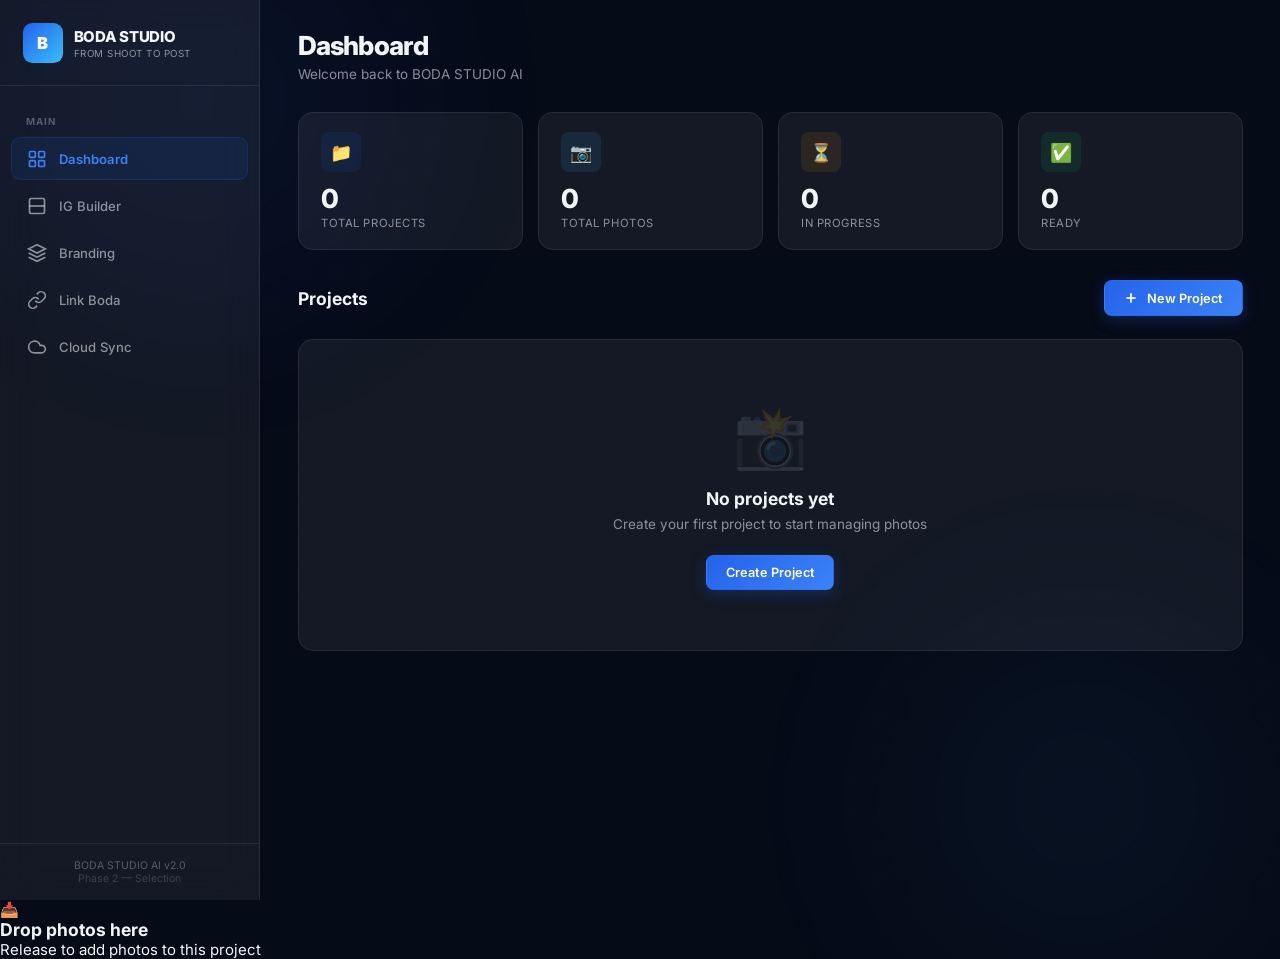
==== index.html @ 4bdf48ba "Add files via upload" ====
<!DOCTYPE html>
<html lang="id">

<head>
    <meta charset="UTF-8">
    <meta name="viewport" content="width=device-width, initial-scale=1.0">
    <meta name="description"
        content="BODA STUDIO AI — From Shoot to Post, In One Flow. Smart photo management & IG content builder.">
    <title>BODA STUDIO AI</title>
    <link rel="stylesheet" href="styles.css">
    <link rel="manifest" href="manifest.json">
    <meta name="theme-color" content="#0A0F1C">
    <link rel="icon" href="icon.svg" type="image/svg+xml">
    <link rel="apple-touch-icon" href="icon.svg">
    <script src="https://cdn.jsdelivr.net/npm/sweetalert2@11"></script>
    <script src="https://cdnjs.cloudflare.com/ajax/libs/html2canvas/1.4.1/html2canvas.min.js"></script>
    <script src="https://cdnjs.cloudflare.com/ajax/libs/jszip/3.10.1/jszip.min.js"></script>
    <script>
      // Smart Polyfill: Hanya aktif saat layar benar-benar disentuh (Touch).
      // Membiarkan Mouse PC bekerja secara default bawaan HTML5.
      window.addEventListener('touchstart', function() {
        if (!window._dragDropPolyfilled) {
          window._dragDropPolyfilled = true;
          var script = document.createElement('script');
          script.src = 'https://bernardopacheco.github.io/drag-drop-touch/drag-drop-touch.js';
          document.head.appendChild(script);
        }
      }, { once: true, passive: true });
    </script>
</head>

<body>

    <!-- Animated Backgrounds -->
    <div class="bg-grid"></div>
    <div class="bg-glow g1"></div>
    <div class="bg-glow g2"></div>

    <!-- Mobile Hamburger -->
    <button class="hamburger" onclick="toggleSidebar()">☰</button>

    <div class="app">
        <!-- ──── Sidebar ──── -->
        <aside class="sidebar" id="sidebar">
            <div class="sidebar-brand">
                <div class="logo-icon">B</div>
                <div class="brand-text">
                    <h1>BODA STUDIO</h1>
                    <p>From Shoot to Post</p>
                </div>
            </div>

            <nav class="sidebar-nav">
                <div class="nav-section">Main</div>

                <a class="nav-item active" data-route="#dashboard" href="#dashboard"
                    onclick="document.querySelector('.sidebar').classList.remove('open')">
                    <svg viewBox="0 0 24 24" fill="none" stroke="currentColor" stroke-width="2">
                        <rect x="3" y="3" width="7" height="7" rx="1" />
                        <rect x="14" y="3" width="7" height="7" rx="1" />
                        <rect x="3" y="14" width="7" height="7" rx="1" />
                        <rect x="14" y="14" width="7" height="7" rx="1" />
                    </svg>
                    Dashboard
                </a>



                <a class="nav-item" data-route="#ig-builder" href="#ig-builder"
                    onclick="document.querySelector('.sidebar').classList.remove('open')">
                    <svg viewBox="0 0 24 24" fill="none" stroke="currentColor" stroke-width="2">
                        <rect x="3" y="3" width="18" height="18" rx="2" />
                        <line x1="3" y1="12" x2="21" y2="12" />
                    </svg>
                    IG Builder
                </a>

                <a class="nav-item" data-route="#branding" href="#branding"
                    onclick="document.querySelector('.sidebar').classList.remove('open')">
                    <svg viewBox="0 0 24 24" fill="none" stroke="currentColor" stroke-width="2">
                        <path d="M12 2L2 7l10 5 10-5-10-5z" />
                        <path d="M2 17l10 5 10-5" />
                        <path d="M2 12l10 5 10-5" />
                    </svg>
                    Branding
                </a>

                <a class="nav-item" data-route="#linkboda" href="#linkboda"
                    onclick="document.querySelector('.sidebar').classList.remove('open')">
                    <svg viewBox="0 0 24 24" fill="none" stroke="currentColor" stroke-width="2">
                        <path d="M10 13a5 5 0 0 0 7.54.54l3-3a5 5 0 0 0-7.07-7.07l-1.72 1.71" />
                        <path d="M14 11a5 5 0 0 0-7.54-.54l-3 3a5 5 0 0 0 7.07 7.07l1.71-1.71" />
                    </svg>
                    Link Boda
                </a>

                <a class="nav-item" data-route="#settings" href="#settings"
                    onclick="document.querySelector('.sidebar').classList.remove('open')">
                    <svg viewBox="0 0 24 24" fill="none" stroke="currentColor" stroke-width="2">
                        <path d="M17.5 19H9a7 7 0 1 1 6.71-9h1.79a4.5 4.5 0 1 1 0 9Z" />
                    </svg>
                    Cloud Sync
                </a>

            </nav>

            <div style="padding:1rem;border-top:1px solid var(--border-glass);">
                <div style="font-size:0.7rem;color:var(--text-muted);text-align:center;">
                    BODA STUDIO AI v2.0<br>
                    <span style="opacity:0.6;">Phase 2 — Selection</span>
                </div>
            </div>
        </aside>

        <!-- ──── Main Content ──── -->
        <main class="main" id="main-content">
            <!-- Content injected by Router -->
        </main>
    </div>

    <!-- ──── Modal Overlay ──── -->
    <div class="modal-overlay" id="modal-overlay">
        <div class="modal" id="modal-content"></div>
    </div>

    <!-- ──── Lightbox ──── -->
    <div class="lightbox" id="lightbox" onclick="closeLightbox()">
        <button class="close-lb" onclick="closeLightbox()">✕</button>
        <img src="" alt="">
    </div>

    <!-- ──── Drop Overlay ──── -->
    <div class="drop-overlay" id="drop-overlay">
        <div class="drop-box">
            <div class="drop-icon">📥</div>
            <h3>Drop photos here</h3>
            <p>Release to add photos to this project</p>
        </div>
    </div>

    <!-- ──── Toast Container ──── -->
    <div class="toast-container" id="toast-container"></div>

    <script src="https://cdn.jsdelivr.net/npm/@vladmandic/face-api/dist/face-api.js"></script>
    <!-- Firebase SDK Compat -->
    <script src="https://www.gstatic.com/firebasejs/10.9.0/firebase-app-compat.js"></script>
    <script src="https://www.gstatic.com/firebasejs/10.9.0/firebase-firestore-compat.js"></script>
    <script src="https://www.gstatic.com/firebasejs/10.9.0/firebase-database-compat.js"></script>
    <script src="https://www.gstatic.com/firebasejs/10.9.0/firebase-analytics-compat.js"></script>
    <script src="app.js"></script>
    <script>
        if ('serviceWorker' in navigator) {
            window.addEventListener('load', () => {
                navigator.serviceWorker.register('./sw.js')
                    .then(reg => console.log('Boda Studio PWA Service Worker registered.', reg.scope))
                    .catch(err => console.error('Service Worker registration failed:', err));
            });
        }
    </script>
</body>

</html>
---- styles.css ----
/* ========================================
   BODA STUDIO AI — Design System
   "From Shoot to Post — In One Flow."
   ======================================== */

@import url('https://fonts.googleapis.com/css2?family=Inter:wght@300;400;500;600;700;800;900&display=swap');

:root {
  --bg-deep: #060B18;
  --bg-dark: #0A0F1C;
  --bg-card: rgba(255, 255, 255, 0.04);
  --bg-glass: rgba(255, 255, 255, 0.06);
  --bg-glass-hover: rgba(255, 255, 255, 0.10);
  --border-glass: rgba(255, 255, 255, 0.08);
  --border-glass-hover: rgba(255, 255, 255, 0.15);
  --primary: #2563EB;
  --primary-light: #3B82F6;
  --primary-glow: rgba(37, 99, 235, 0.25);
  --primary-soft: rgba(37, 99, 235, 0.10);
  --accent: #38BDF8;
  --success: #22C55E;
  --warning: #F59E0B;
  --danger: #EF4444;
  --text-primary: #F1F5F9;
  --text-secondary: rgba(241, 245, 249, 0.55);
  --text-muted: rgba(241, 245, 249, 0.30);
  --radius: 1rem;
  --radius-sm: 0.625rem;
  --radius-xs: 0.5rem;
  --blur: blur(20px);
  --shadow: 0 8px 32px rgba(0, 0, 0, 0.4);
  --shadow-sm: 0 2px 8px rgba(0, 0, 0, 0.3);
  --transition: 0.25s cubic-bezier(0.4, 0, 0.2, 1);
  --sidebar-w: 260px;
}

*,
*::before,
*::after {
  box-sizing: border-box;
  margin: 0;
  padding: 0;
}

html {
  font-size: 15px;
}

body {
  font-family: 'Inter', system-ui, sans-serif;
  background: var(--bg-deep);
  color: var(--text-primary);
  min-height: 100vh;
  overflow-x: hidden;
  -webkit-font-smoothing: antialiased;
}

/* ── Animated BG ── */
.bg-grid {
  position: fixed;
  inset: 0;
  z-index: 0;
  pointer-events: none;
  background-image: radial-gradient(rgba(37, 99, 235, 0.06) 1px, transparent 1px);
  background-size: 32px 32px;
}

.bg-glow {
  position: fixed;
  z-index: 0;
  pointer-events: none;
  width: 600px;
  height: 600px;
  border-radius: 50%;
  background: radial-gradient(circle, var(--primary-glow), transparent 70%);
  filter: blur(80px);
  opacity: 0.4;
  animation: floatGlow 20s ease-in-out infinite alternate;
}

.bg-glow.g1 {
  top: -200px;
  left: -100px;
}

.bg-glow.g2 {
  bottom: -200px;
  right: -100px;
  animation-delay: -10s;
  background: radial-gradient(circle, rgba(56, 189, 248, 0.15), transparent 70%);
}

@keyframes floatGlow {
  0% {
    transform: translate(0, 0) scale(1);
  }

  100% {
    transform: translate(60px, 40px) scale(1.15);
  }
}

/* ── Layout ── */
.app {
  display: flex;
  min-height: 100vh;
  position: relative;
  z-index: 1;
}

/* ── Sidebar ── */
.sidebar {
  width: var(--sidebar-w);
  min-height: 100vh;
  position: fixed;
  left: 0;
  top: 0;
  background: var(--bg-glass);
  backdrop-filter: var(--blur);
  border-right: 1px solid var(--border-glass);
  display: flex;
  flex-direction: column;
  z-index: 100;
  transition: transform var(--transition);
}

.sidebar-brand {
  padding: 1.5rem;
  display: flex;
  align-items: center;
  gap: 0.75rem;
  border-bottom: 1px solid var(--border-glass);
}

.sidebar-brand .logo-icon {
  width: 40px;
  height: 40px;
  border-radius: var(--radius-sm);
  background: linear-gradient(135deg, var(--primary), var(--accent));
  display: flex;
  align-items: center;
  justify-content: center;
  font-weight: 900;
  font-size: 1.1rem;
  color: #fff;
  flex-shrink: 0;
}

.sidebar-brand .brand-text h1 {
  font-size: 1rem;
  font-weight: 800;
  letter-spacing: -0.02em;
}

.sidebar-brand .brand-text p {
  font-size: 0.65rem;
  color: var(--text-secondary);
  margin-top: 2px;
  letter-spacing: 0.05em;
  text-transform: uppercase;
}

.sidebar-nav {
  flex: 1;
  padding: 1rem 0.75rem;
  display: flex;
  flex-direction: column;
  gap: 4px;
}

.nav-item {
  display: flex;
  align-items: center;
  gap: 0.75rem;
  padding: 0.7rem 1rem;
  border-radius: var(--radius-sm);
  color: var(--text-secondary);
  font-size: 0.875rem;
  font-weight: 500;
  cursor: pointer;
  transition: all var(--transition);
  border: 1px solid transparent;
  text-decoration: none;
}

.nav-item:hover {
  background: var(--bg-glass-hover);
  color: var(--text-primary);
}

.nav-item.active {
  background: var(--primary-soft);
  color: var(--primary-light);
  border-color: rgba(37, 99, 235, 0.2);
  font-weight: 600;
}

.nav-item svg {
  width: 20px;
  height: 20px;
  flex-shrink: 0;
}

.nav-section {
  font-size: 0.65rem;
  font-weight: 700;
  text-transform: uppercase;
  letter-spacing: 0.1em;
  color: var(--text-muted);
  padding: 1rem 1rem 0.4rem;
}

/* ── Main Content ── */
.main {
  flex: 1;
  margin-left: var(--sidebar-w);
  padding: 2rem 2.5rem;
  min-height: 100vh;
}

.page-header {
  margin-bottom: 2rem;
}

.page-header h2 {
  font-size: 1.75rem;
  font-weight: 800;
  letter-spacing: -0.03em;
}

.page-header p {
  color: var(--text-secondary);
  margin-top: 0.35rem;
  font-size: 0.9rem;
}

/* ── Glass Card ── */
.glass {
  background: var(--bg-glass);
  backdrop-filter: var(--blur);
  border: 1px solid var(--border-glass);
  border-radius: var(--radius);
  transition: all var(--transition);
}

.glass:hover {
  border-color: var(--border-glass-hover);
  box-shadow: var(--shadow-sm);
}

/* ── Stats Row ── */
.stats-row {
  display: grid;
  grid-template-columns: repeat(auto-fit, minmax(200px, 1fr));
  gap: 1rem;
  margin-bottom: 2rem;
}

.stat-card {
  padding: 1.25rem 1.5rem;
}

.stat-card .stat-icon {
  width: 40px;
  height: 40px;
  border-radius: var(--radius-xs);
  display: flex;
  align-items: center;
  justify-content: center;
  font-size: 1.2rem;
  margin-bottom: 0.75rem;
}

.stat-card .stat-icon.blue {
  background: var(--primary-soft);
  color: var(--primary-light);
}

.stat-card .stat-icon.green {
  background: rgba(34, 197, 94, 0.1);
  color: var(--success);
}

.stat-card .stat-icon.amber {
  background: rgba(245, 158, 11, 0.1);
  color: var(--warning);
}

.stat-card .stat-icon.cyan {
  background: rgba(56, 189, 248, 0.1);
  color: var(--accent);
}

.stat-card .stat-value {
  font-size: 1.75rem;
  font-weight: 800;
}

.stat-card .stat-label {
  font-size: 0.75rem;
  color: var(--text-secondary);
  margin-top: 2px;
  text-transform: uppercase;
  letter-spacing: 0.05em;
}

/* ── Buttons ── */
.btn {
  display: inline-flex;
  align-items: center;
  gap: 0.5rem;
  padding: 0.6rem 1.25rem;
  border-radius: var(--radius-xs);
  font-size: 0.85rem;
  font-weight: 600;
  cursor: pointer;
  border: 1px solid transparent;
  transition: all var(--transition);
  font-family: inherit;
  text-decoration: none;
}

.btn-primary {
  background: linear-gradient(135deg, var(--primary), var(--primary-light));
  color: #fff;
  box-shadow: 0 4px 15px var(--primary-glow);
}

.btn-primary:hover {
  transform: translateY(-1px);
  box-shadow: 0 6px 20px var(--primary-glow);
}

.btn-ghost {
  background: transparent;
  color: var(--text-secondary);
  border-color: var(--border-glass);
}

.btn-ghost:hover {
  background: var(--bg-glass-hover);
  color: var(--text-primary);
}

.btn-danger {
  background: rgba(239, 68, 68, 0.1);
  color: var(--danger);
  border-color: rgba(239, 68, 68, 0.2);
}

.btn-danger:hover {
  background: rgba(239, 68, 68, 0.2);
}

.btn-sm {
  padding: 0.4rem 0.85rem;
  font-size: 0.78rem;
}

/* ── Action Bar ── */
.action-bar {
  display: flex;
  align-items: center;
  justify-content: space-between;
  margin-bottom: 1.5rem;
  flex-wrap: wrap;
  gap: 1rem;
}

/* ── Project Cards Grid ── */
.projects-grid {
  display: grid;
  grid-template-columns: repeat(auto-fill, minmax(300px, 1fr));
  gap: 1.25rem;
}

.project-card {
  padding: 0;
  overflow: hidden;
  cursor: pointer;
  position: relative;
}

.project-card .card-thumb {
  height: 160px;
  background: linear-gradient(135deg, rgba(37, 99, 235, 0.15), rgba(56, 189, 248, 0.08));
  display: flex;
  align-items: center;
  justify-content: center;
  position: relative;
  overflow: hidden;
}

.project-card .card-thumb img {
  width: 100%;
  height: 100%;
  object-fit: cover;
}

.project-card .card-thumb .thumb-placeholder {
  font-size: 3rem;
  opacity: 0.2;
}

.project-card .card-body {
  padding: 1.25rem;
}

.project-card .card-body h3 {
  font-size: 1rem;
  font-weight: 700;
  margin-bottom: 0.35rem;
}

.project-card .card-body .card-meta {
  font-size: 0.78rem;
  color: var(--text-secondary);
  display: flex;
  align-items: center;
  gap: 1rem;
}

.status-badge {
  display: inline-flex;
  align-items: center;
  gap: 0.3rem;
  padding: 0.2rem 0.6rem;
  border-radius: 999px;
  font-size: 0.7rem;
  font-weight: 600;
}

.status-badge::before {
  content: '';
  width: 6px;
  height: 6px;
  border-radius: 50%;
}

.status-badge.pending {
  background: rgba(245, 158, 11, 0.1);
  color: var(--warning);
}

.status-badge.pending::before {
  background: var(--warning);
}

.status-badge.processing {
  background: var(--primary-soft);
  color: var(--primary-light);
}

.status-badge.processing::before {
  background: var(--primary-light);
  animation: pulse 1.5s infinite;
}

.status-badge.ready {
  background: rgba(34, 197, 94, 0.1);
  color: var(--success);
}

.status-badge.ready::before {
  background: var(--success);
}

@keyframes pulse {

  0%,
  100% {
    opacity: 1;
  }

  50% {
    opacity: 0.3;
  }
}

.project-card .card-actions {
  display: flex;
  gap: 0.5rem;
  padding: 0 1.25rem 1.25rem;
}

/* ── Empty State ── */
.empty-state {
  text-align: center;
  padding: 4rem 2rem;
}

.empty-state .empty-icon {
  font-size: 4rem;
  margin-bottom: 1rem;
  opacity: 0.15;
}

.empty-state h3 {
  font-weight: 700;
  margin-bottom: 0.5rem;
}

.empty-state p {
  color: var(--text-secondary);
  font-size: 0.9rem;
  margin-bottom: 1.5rem;
}

/* ── Upload Zone ── */
.upload-zone {
  border: 2px dashed var(--border-glass);
  border-radius: var(--radius);
  padding: 3rem;
  text-align: center;
  cursor: pointer;
  transition: all var(--transition);
  position: relative;
}

.upload-zone:hover,
.upload-zone.dragover {
  border-color: var(--primary);
  background: var(--primary-soft);
}

.upload-zone .upload-icon {
  font-size: 3rem;
  margin-bottom: 1rem;
  opacity: 0.3;
}

.upload-zone h3 {
  font-weight: 700;
  margin-bottom: 0.5rem;
}

.upload-zone p {
  color: var(--text-secondary);
  font-size: 0.85rem;
}

.upload-zone input[type=file] {
  position: absolute;
  inset: 0;
  opacity: 0;
  cursor: pointer;
}

/* ── Photo Grid ── */
.photo-grid {
  display: grid;
  grid-template-columns: repeat(auto-fill, minmax(160px, 1fr));
  gap: 0.75rem;
}

.photo-item {
  aspect-ratio: 1;
  border-radius: var(--radius-sm);
  overflow: hidden;
  position: relative;
  cursor: pointer;
  border: 2px solid transparent;
  transition: all var(--transition);
}

.photo-item:hover {
  border-color: var(--primary);
  transform: scale(1.02);
}

.photo-item img {
  width: 100%;
  height: 100%;
  object-fit: cover;
}

.photo-item .photo-name {
  position: absolute;
  bottom: 0;
  left: 0;
  right: 0;
  padding: 0.5rem;
  background: linear-gradient(transparent, rgba(0, 0, 0, 0.8));
  font-size: 0.65rem;
  color: #fff;
  white-space: nowrap;
  overflow: hidden;
  text-overflow: ellipsis;
}

.photo-item .photo-size {
  position: absolute;
  top: 0.4rem;
  right: 0.4rem;
  padding: 0.15rem 0.4rem;
  background: rgba(0, 0, 0, 0.6);
  backdrop-filter: blur(4px);
  border-radius: 999px;
  font-size: 0.6rem;
  color: rgba(255, 255, 255, 0.8);
}

/* ── Preview Stats ── */
.preview-stats {
  display: flex;
  gap: 1.5rem;
  padding: 1rem 0;
  margin-bottom: 1rem;
  flex-wrap: wrap;
}

.preview-stats .ps-item {
  display: flex;
  align-items: center;
  gap: 0.5rem;
  font-size: 0.85rem;
}

.preview-stats .ps-item span:first-child {
  color: var(--text-secondary);
}

.preview-stats .ps-item span:last-child {
  font-weight: 700;
}

/* ── Modal ── */
.modal-overlay {
  position: fixed;
  inset: 0;
  background: rgba(0, 0, 0, 0.7);
  backdrop-filter: blur(4px);
  z-index: 1000;
  display: flex;
  align-items: center;
  justify-content: center;
  opacity: 0;
  pointer-events: none;
  transition: opacity var(--transition);
}

.modal-overlay.show {
  opacity: 1;
  pointer-events: all;
}

.modal {
  background: var(--bg-dark);
  border: 1px solid var(--border-glass);
  border-radius: var(--radius);
  padding: 2rem;
  width: 90%;
  max-width: 480px;
  transform: translateY(20px) scale(0.97);
  transition: transform var(--transition);
}

.modal-overlay.show .modal {
  transform: translateY(0) scale(1);
}

.modal h3 {
  font-size: 1.15rem;
  font-weight: 700;
  margin-bottom: 1.25rem;
}

.modal label {
  font-size: 0.8rem;
  font-weight: 600;
  color: var(--text-secondary);
  display: block;
  margin-bottom: 0.4rem;
}

.modal input,
.modal select {
  width: 100%;
  padding: 0.65rem 1rem;
  border-radius: var(--radius-xs);
  background: var(--bg-glass);
  border: 1px solid var(--border-glass);
  color: var(--text-primary);
  font-family: inherit;
  font-size: 0.9rem;
  outline: none;
  transition: border-color var(--transition);
  margin-bottom: 1rem;
}

.modal input:focus,
.modal select:focus {
  border-color: var(--primary);
}

.modal .modal-actions {
  display: flex;
  gap: 0.75rem;
  justify-content: flex-end;
  margin-top: 0.5rem;
}

/* ── Toast ── */
.toast-container {
  position: fixed;
  top: 1.5rem;
  right: 1.5rem;
  z-index: 2000;
  display: flex;
  flex-direction: column;
  gap: 0.5rem;
}

.toast {
  padding: 0.85rem 1.25rem;
  border-radius: var(--radius-sm);
  background: var(--bg-dark);
  border: 1px solid var(--border-glass);
  backdrop-filter: var(--blur);
  font-size: 0.85rem;
  font-weight: 500;
  display: flex;
  align-items: center;
  gap: 0.75rem;
  animation: toastIn 0.3s ease forwards;
  box-shadow: var(--shadow);
}

.toast.success {
  border-left: 3px solid var(--success);
}

.toast.error {
  border-left: 3px solid var(--danger);
}

.toast.info {
  border-left: 3px solid var(--primary-light);
}

@keyframes toastIn {
  from {
    opacity: 0;
    transform: translateX(30px);
  }

  to {
    opacity: 1;
    transform: translateX(0);
  }
}

@keyframes toastOut {
  from {
    opacity: 1;
    transform: translateX(0);
  }

  to {
    opacity: 0;
    transform: translateX(30px);
  }
}

/* ── Hamburger ── */
.hamburger {
  display: none;
  position: fixed;
  top: 1rem;
  left: 1rem;
  z-index: 200;
  width: 40px;
  height: 40px;
  border-radius: var(--radius-xs);
  background: var(--bg-glass);
  backdrop-filter: var(--blur);
  border: 1px solid var(--border-glass);
  cursor: pointer;
  align-items: center;
  justify-content: center;
  font-size: 1.2rem;
  color: var(--text-primary);
}

/* ── Page Transitions ── */
.page-enter {
  animation: fadeUp 0.35s ease forwards;
}

@keyframes fadeUp {
  from {
    opacity: 0;
    transform: translateY(16px);
  }

  to {
    opacity: 1;
    transform: translateY(0);
  }
}

/* ── Context Menu ── */
.ctx-menu {
  position: fixed;
  z-index: 2500;
  background: var(--bg-dark);
  border: 1px solid var(--border-glass);
  border-radius: var(--radius-sm);
  padding: 0.5rem;
  min-width: 180px;
  box-shadow: var(--shadow);
  display: flex;
  flex-direction: column;
  gap: 2px;
  animation: popIn 0.2s cubic-bezier(0.16, 1, 0.3, 1) forwards;
  backdrop-filter: var(--blur);
}

.ctx-item {
  display: flex;
  align-items: center;
  gap: 0.75rem;
  padding: 0.6rem 0.85rem;
  border-radius: calc(var(--radius-sm) - 2px);
  border: none;
  background: transparent;
  color: var(--text-secondary);
  font-family: inherit;
  font-size: 0.85rem;
  font-weight: 500;
  cursor: pointer;
  text-align: left;
  transition: all 0.2s ease;
}

.ctx-item:hover {
  background: var(--bg-glass-hover);
  color: var(--text-primary);
}

.ctx-item.danger {
  color: var(--danger);
  opacity: 0.9;
}

.ctx-item.danger:hover {
  background: rgba(239, 68, 68, 0.15);
  color: var(--danger);
  opacity: 1;
}

.ctx-icon {
  font-size: 1rem;
}

.ctx-sep {
  height: 1px;
  background: var(--border-glass);
  margin: 0.35rem 0.25rem;
}

/* ══════════════════════════════════════
   PHASE 3 — IG Slide Builder
   ══════════════════════════════════════ */
.ig-builder-layout {
  display: flex;
  gap: 1.5rem;
  height: calc(100vh - 120px);
}

.ig-sidebar {
  width: 320px;
  display: flex;
  flex-direction: column;
  gap: 1rem;
  background: var(--bg-glass);
  border: 1px solid var(--border-glass);
  border-radius: var(--radius);
  padding: 1.25rem;
  overflow-y: auto;
}

.ig-sidebar .photo-grid {
  grid-template-columns: repeat(2, 1fr);
}

.ig-sidebar .photo-item[draggable="true"] {
  cursor: grab;
}

.ig-sidebar .photo-item[draggable="true"]:active {
  cursor: grabbing;
}

.ig-main {
  flex: 1;
  display: flex;
  flex-direction: column;
  gap: 1.5rem;
  overflow-y: auto;
  padding-right: 0.5rem;
}

.ig-slides-container {
  display: flex;
  flex-wrap: wrap;
  gap: 2rem;
  align-items: flex-start;
}

.slide-wrap {
  display: flex;
  flex-direction: column;
  gap: 0.75rem;
  width: 320px;
  background: var(--bg-glass);
  padding: 1rem;
  border-radius: var(--radius);
  border: 1px solid var(--border-glass);
}

.slide-card {
  width: 100%;
  aspect-ratio: 1080 / 1350;
  background: var(--bg-deep);
  display: flex;
  flex-direction: column;
  overflow: hidden;
  position: relative;
  box-shadow: var(--shadow);
}

.slide-slot {
  flex: 1;
  border: 2px dashed var(--border-glass);
  margin: 4px;
  display: flex;
  align-items: center;
  justify-content: center;
  color: var(--text-muted);
  font-size: 0.8rem;
  transition: all var(--transition);
  position: relative;
  overflow: hidden;
  background: var(--bg-glass);
}

.slide-slot.has-photo {
  border: none;
  margin: 0;
}

.slide-slot.drag-over {
  border-color: var(--primary);
  background: var(--primary-soft);
}

.slide-slot img {
  width: 100%;
  height: 100%;
  object-fit: cover;
  position: absolute;
  inset: 0;
  pointer-events: none;
}

.slide-actions {
  display: flex;
  gap: 0.5rem;
  justify-content: center;
}

.ig-empty-state {
  text-align: center;
  padding: 3rem 1rem;
  color: var(--text-secondary);
}

/* ── Layout Toggle & Controls ── */
.layout-single .slide-slot:last-child {
  display: none !important;
}

.layout-single .slide-slot:first-child {
  flex: none;
  height: calc(100% - 8px);
}

.slot-controls {
  position: absolute;
  top: 0.4rem;
  right: 0.4rem;
  display: flex;
  gap: 0.35rem;
  opacity: 0;
  transition: opacity 0.2s;
  z-index: 10;
}

.slide-slot:hover .slot-controls {
  opacity: 1;
}

.slot-controls button {
  background: rgba(0, 0, 0, 0.6);
  border: 1px solid rgba(255, 255, 255, 0.1);
  color: #fff;
  border-radius: var(--radius-xs);
  padding: 0.35rem 0.65rem;
  font-size: 0.65rem;
  font-weight: 600;
  cursor: pointer;
  backdrop-filter: blur(4px);
  transition: all 0.2s;
}

.slot-controls button:hover {
  background: rgba(0, 0, 0, 0.9);
  transform: translateY(-1px);
}

.slide-slot {
  cursor: grab;
}

.slide-slot:active {
  cursor: grabbing;
}

/* ══════════════════════════════════════
   PHASE 4 — Branding
   ══════════════════════════════════════ */
.branding-layout {
  display: flex;
  gap: 1.5rem;
  height: calc(100vh - 120px);
}

.branding-sidebar {
  width: 320px;
  display: flex;
  flex-direction: column;
  gap: 1.25rem;
  background: var(--bg-glass);
  border: 1px solid var(--border-glass);
  border-radius: var(--radius);
  padding: 1.25rem;
  overflow-y: auto;
}

.branding-sidebar .form-group {
  display: flex;
  flex-direction: column;
  gap: 0.5rem;
}

.branding-sidebar label {
  font-size: 0.8rem;
  font-weight: 600;
  color: var(--text-secondary);
}

.branding-sidebar input[type="range"] {
  width: 100%;
  accent-color: var(--primary);
}

.pos-grid {
  display: grid;
  grid-template-columns: repeat(3, 1fr);
  gap: 6px;
  padding: 0.75rem;
  background: rgba(0, 0, 0, 0.2);
  border-radius: var(--radius-xs);
  aspect-ratio: 1;
}

.pos-btn {
  background: var(--bg-glass);
  border: 1px solid transparent;
  border-radius: 4px;
  cursor: pointer;
  transition: all var(--transition);
}

.pos-btn:hover {
  background: var(--bg-glass-hover);
}

.pos-btn.active {
  background: var(--primary);
  border-color: var(--primary-light);
  box-shadow: 0 0 10px var(--primary-glow);
}

.pos-btn.empty {
  visibility: hidden;
}

.watermark-overlay {
  position: absolute;
  pointer-events: none;
  z-index: 20;
  transition: all 0.2s ease;
  display: flex;
  align-items: center;
  justify-content: center;
}

.watermark-overlay img {
  width: 100%;
  height: auto;
  object-fit: contain;
}

.wm-tl {
  top: 1rem;
  left: 1rem;
}

.wm-tc {
  top: 1rem;
  left: 50%;
  transform: translateX(-50%);
}

.wm-tr {
  top: 1rem;
  right: 1rem;
}

.wm-cl {
  top: 50%;
  left: 1rem;
  transform: translateY(-50%);
}

.wm-cc {
  top: 50%;
  left: 50%;
  transform: translate(-50%, -50%);
}

.wm-cr {
  top: 50%;
  right: 1rem;
  transform: translateY(-50%);
}

.wm-bl {
  bottom: 1rem;
  left: 1rem;
}

.wm-bc {
  bottom: 1rem;
  left: 50%;
  transform: translateX(-50%);
}

.wm-br {
  bottom: 1rem;
  right: 1rem;
}

/* ── Responsive ── */
@media (max-width: 768px) {
  .hamburger {
    display: flex;
  }

  .sidebar {
    transform: translateX(-100%);
  }

  .sidebar.open {
    transform: translateX(0);
  }

  .main {
    margin-left: 0;
    padding: 1.25rem;
    padding-top: 4rem;
  }

  .stats-row {
    grid-template-columns: repeat(2, 1fr);
  }

  .projects-grid {
    grid-template-columns: 1fr;
  }

  .photo-grid {
    grid-template-columns: repeat(auto-fill, minmax(120px, 1fr));
  }
}

/* ── Scrollbar ── */
::-webkit-scrollbar {
  width: 6px;
}

::-webkit-scrollbar-track {
  background: transparent;
}

::-webkit-scrollbar-thumb {
  background: rgba(255, 255, 255, 0.1);
  border-radius: 3px;
}

::-webkit-scrollbar-thumb:hover {
  background: rgba(255, 255, 255, 0.2);
}

/* ── Back button ── */
.back-link {
  display: inline-flex;
  align-items: center;
  gap: 0.4rem;
  color: var(--text-secondary);
  font-size: 0.85rem;
  cursor: pointer;
  margin-bottom: 1rem;
  transition: color var(--transition);
  text-decoration: none;
}

.back-link:hover {
  color: var(--text-primary);
}

/* ── Photo lightbox ── */
.lightbox {
  position: fixed;
  inset: 0;
  background: rgba(0, 0, 0, 0.9);
  z-index: 1500;
  display: flex;
  align-items: center;
  justify-content: center;
  opacity: 0;
  pointer-events: none;
  transition: opacity var(--transition);
}

.lightbox.show {
  opacity: 1;
  pointer-events: all;
}

.lightbox img {
  max-width: 90%;
  max-height: 90%;
  border-radius: var(--radius-sm);
  object-fit: contain;
}

.lightbox .close-lb {
  position: absolute;
  top: 1.5rem;
  right: 1.5rem;
  width: 40px;
  height: 40px;
  border-radius: 50%;
  background: rgba(255, 255, 255, 0.1);
  border: none;
  color: #fff;
  font-size: 1.2rem;
  cursor: pointer;
  display: flex;
  align-items: center;
  justify-content: center;
}

/* ══════════════════════════════════════
   PHASE 2 — Selection System
   ══════════════════════════════════════ */

/* ── Selection Toolbar ── */
.selection-toolbar {
  display: flex;
  align-items: center;
  gap: 0.75rem;
  flex-wrap: wrap;
  padding: 1rem 1.25rem;
  margin-bottom: 1.25rem;
  border-radius: var(--radius);
  background: var(--bg-glass);
  backdrop-filter: var(--blur);
  border: 1px solid var(--border-glass);
}

.selection-toolbar .toolbar-left {
  display: flex;
  align-items: center;
  gap: 0.75rem;
  flex: 1;
  flex-wrap: wrap;
}

.selection-toolbar .toolbar-right {
  display: flex;
  align-items: center;
  gap: 0.75rem;
}

/* ── Filter Tabs ── */
.filter-tabs {
  display: flex;
  gap: 4px;
  background: rgba(255, 255, 255, 0.03);
  border-radius: var(--radius-xs);
  padding: 3px;
}

.filter-tab {
  padding: 0.4rem 0.85rem;
  border-radius: calc(var(--radius-xs) - 2px);
  font-size: 0.78rem;
  font-weight: 600;
  cursor: pointer;
  color: var(--text-secondary);
  background: transparent;
  border: none;
  transition: all var(--transition);
  font-family: inherit;
  display: flex;
  align-items: center;
  gap: 0.35rem;
}

.filter-tab:hover {
  color: var(--text-primary);
  background: rgba(255, 255, 255, 0.05);
}

.filter-tab.active {
  color: var(--primary-light);
  background: var(--primary-soft);
}

.filter-tab .count {
  background: rgba(255, 255, 255, 0.08);
  padding: 0.1rem 0.4rem;
  border-radius: 999px;
  font-size: 0.65rem;
  min-width: 1.2rem;
  text-align: center;
}

.filter-tab.active .count {
  background: rgba(37, 99, 235, 0.25);
}

/* ── Selection Counter ── */
.selection-counter {
  display: flex;
  align-items: center;
  gap: 0.5rem;
  font-size: 0.85rem;
  font-weight: 600;
  color: var(--primary-light);
  padding: 0.35rem 0.75rem;
  background: var(--primary-soft);
  border-radius: var(--radius-xs);
  white-space: nowrap;
}

.selection-counter .counter-dot {
  width: 8px;
  height: 8px;
  border-radius: 50%;
  background: var(--primary-light);
  animation: pulse 1.5s infinite;
}

/* ── Photo Item Selection Enhancements ── */
.photo-item.selected {
  border-color: var(--primary-light);
  box-shadow: 0 0 0 2px var(--primary-glow);
}

.photo-item.selected::after {
  content: '✓';
  position: absolute;
  top: 0.4rem;
  left: 0.4rem;
  width: 22px;
  height: 22px;
  background: var(--primary);
  color: #fff;
  border-radius: 50%;
  font-size: 0.7rem;
  font-weight: 700;
  display: flex;
  align-items: center;
  justify-content: center;
  z-index: 2;
  animation: popIn 0.2s ease;
}

@keyframes popIn {
  from {
    transform: scale(0);
  }

  to {
    transform: scale(1);
  }
}

/* ── Heart Toggle ── */
.photo-heart {
  position: absolute;
  top: 0.4rem;
  right: 0.4rem;
  z-index: 3;
  width: 30px;
  height: 30px;
  border-radius: 50%;
  background: rgba(0, 0, 0, 0.5);
  backdrop-filter: blur(4px);
  border: none;
  cursor: pointer;
  display: flex;
  align-items: center;
  justify-content: center;
  font-size: 1rem;
  transition: all var(--transition);
  opacity: 0;
}

.photo-item:hover .photo-heart {
  opacity: 1;
}

.photo-heart.liked {
  opacity: 1;
  background: rgba(239, 68, 68, 0.3);
}

.photo-heart.liked::after {
  content: '';
}

.photo-heart:hover {
  transform: scale(1.15);
}

/* ── Auto-Suggest Badge ── */
.photo-badge-auto {
  position: absolute;
  top: 0.4rem;
  left: 0.4rem;
  z-index: 2;
  padding: 0.15rem 0.5rem;
  border-radius: 999px;
  background: rgba(34, 197, 94, 0.2);
  backdrop-filter: blur(4px);
  border: 1px solid rgba(34, 197, 94, 0.3);
  font-size: 0.6rem;
  font-weight: 700;
  color: var(--success);
  display: flex;
  align-items: center;
  gap: 0.25rem;
  text-transform: uppercase;
  letter-spacing: 0.05em;
}

.photo-item.selected .photo-badge-auto {
  display: none;
}

/* ── Lock Indicator ── */
.photo-lock {
  position: absolute;
  bottom: 2rem;
  right: 0.4rem;
  z-index: 3;
  width: 24px;
  height: 24px;
  border-radius: 50%;
  background: rgba(245, 158, 11, 0.2);
  backdrop-filter: blur(4px);
  border: 1px solid rgba(245, 158, 11, 0.3);
  display: flex;
  align-items: center;
  justify-content: center;
  font-size: 0.7rem;
  cursor: pointer;
  transition: all var(--transition);
}

.photo-lock:hover {
  background: rgba(245, 158, 11, 0.4);
  transform: scale(1.1);
}

/* ── Score Bar (auto-suggest ranking) ── */
.photo-score {
  position: absolute;
  bottom: 0;
  left: 0;
  z-index: 1;
  height: 3px;
  background: linear-gradient(90deg, var(--success), var(--accent));
  border-radius: 0 0 0 var(--radius-sm);
  transition: width 0.5s ease;
}

/* ── Bulk Action Bar (bottom floating) ── */
.bulk-bar {
  position: fixed;
  bottom: 1.5rem;
  left: 50%;
  transform: translateX(-50%) translateY(80px);
  padding: 0.75rem 1.5rem;
  border-radius: var(--radius);
  background: var(--bg-dark);
  backdrop-filter: var(--blur);
  border: 1px solid var(--border-glass);
  box-shadow: var(--shadow);
  display: flex;
  align-items: center;
  gap: 1rem;
  z-index: 500;
  transition: all 0.35s cubic-bezier(0.34, 1.56, 0.64, 1);
  opacity: 0;
  pointer-events: none;
}

.bulk-bar.show {
  transform: translateX(-50%) translateY(0);
  opacity: 1;
  pointer-events: all;
}

.bulk-bar .bulk-info {
  font-size: 0.85rem;
  font-weight: 600;
  white-space: nowrap;
}

.bulk-bar .bulk-info span {
  color: var(--primary-light);
}

/* ── SweetAlert2 Dark Theme Override ── */
.swal2-popup {
  background: var(--bg-dark) !important;
  border: 1px solid var(--border-glass) !important;
  border-radius: var(--radius) !important;
  color: var(--text-primary) !important;
  box-shadow: var(--shadow) !important;
}

.swal2-title {
  color: var(--text-primary) !important;
  font-family: 'Inter', sans-serif !important;
  font-weight: 700 !important;
}

.swal2-html-container {
  color: var(--text-secondary) !important;
  font-family: 'Inter', sans-serif !important;
}

.swal2-confirm {
  background: linear-gradient(135deg, var(--primary), var(--primary-light)) !important;
  border-radius: var(--radius-xs) !important;
  font-family: 'Inter', sans-serif !important;
  font-weight: 600 !important;
  box-shadow: 0 4px 15px var(--primary-glow) !important;
}

.swal2-cancel {
  background: var(--bg-glass) !important;
  color: var(--text-secondary) !important;
  border: 1px solid var(--border-glass) !important;
  border-radius: var(--radius-xs) !important;
  font-family: 'Inter', sans-serif !important;
  font-weight: 600 !important;
}

.swal2-cancel:hover {
  background: var(--bg-glass-hover) !important;
  color: var(--text-primary) !important;
}

div:where(.swal2-container) {
  backdrop-filter: blur(4px);
}

@media (max-width: 768px) {
  .selection-toolbar {
    flex-direction: column;
    align-items: stretch;
  }

  .selection-toolbar .toolbar-left,
  .selection-toolbar .toolbar-right {
    justify-content: center;
  }

  .filter-tabs {
    flex-wrap: wrap;
    justify-content: center;
  }

  .bulk-bar {
    left: 1rem;
    right: 1rem;
    transform: translateX(0) translateY(80px);
  }

  .bulk-bar.show {
    transform: translateX(0) translateY(0);
  }

  /* ── Mobile Layout Adjustments ── */
  .ig-builder-layout,
  .branding-layout {
    flex-direction: column;
    height: auto;
  }

  .ig-sidebar,
  .branding-sidebar {
    width: 100%;
    max-height: 40vh;
  }

  .ig-main {
    padding-right: 0;
  }

  .slide-wrap {
    width: 100%;
    max-width: 320px;
    margin: 0 auto;
  }
}

@media (max-width: 480px) {
  .main {
    padding: 1rem;
    padding-top: 4rem;
  }

  .stats-row {
    grid-template-columns: 1fr;
    gap: 0.75rem;
  }

  .page-header h2 {
    font-size: 1.4rem;
  }

  .photo-grid {
    grid-template-columns: repeat(auto-fill, minmax(100px, 1fr));
    gap: 0.5rem;
  }

  .action-bar {
    flex-direction: column;
    align-items: flex-start;
  }
  
  .action-bar > div {
    width: 100%;
    justify-content: stretch;
  }
  
  .action-bar button {
    flex: 1;
    justify-content: center;
  }
}
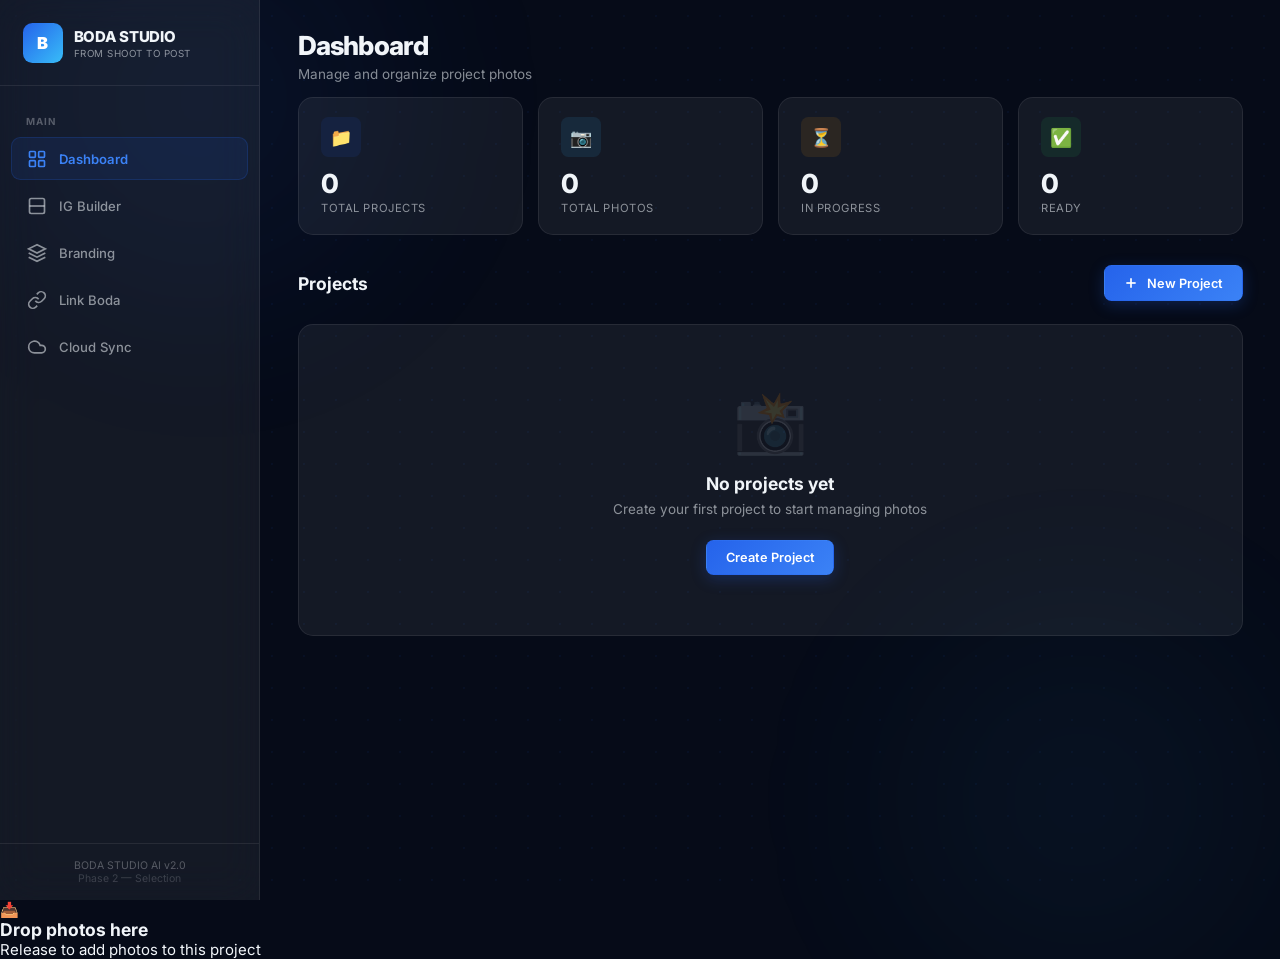
==== commit 778a2180: "Update index.html" ====
--- a/index.html
+++ b/index.html
@@ -124,9 +124,16 @@
     </div>
 
     <!-- ──── Lightbox ──── -->
-    <div class="lightbox" id="lightbox" onclick="closeLightbox()">
-        <button class="close-lb" onclick="closeLightbox()">✕</button>
-        <img src="" alt="">
+    <div class="lightbox" id="lightbox">
+        <button class="download-lb" onclick="downloadLightboxPhoto()" title="Download Full Res">📥</button>
+        <button class="close-lb" onclick="closeLightbox()" title="Close">✕</button>
+        <div class="lb-nav lb-prev" onclick="prevLightboxPhoto(event)">‹</div>
+        <img id="lightbox-img" src="" alt="" onclick="event.stopPropagation()">
+        <div class="lb-nav lb-next" onclick="nextLightboxPhoto(event)">›</div>
+        <div class="histogram-container" onclick="event.stopPropagation()">
+            <div class="histogram-title">RGB Histogram</div>
+            <canvas id="histogram-canvas" width="256" height="100"></canvas>
+        </div>
     </div>
 
     <!-- ──── Drop Overlay ──── -->
@@ -159,4 +166,4 @@
     </script>
 </body>
 
-</html>+</html>
--- a/styles.css
+++ b/styles.css
@@ -572,6 +572,23 @@
   width: 100%;
   height: 100%;
   object-fit: cover;
+  animation: fadeIn 0.4s ease forwards;
+}
+
+@keyframes fadeIn {
+  from { opacity: 0; }
+  to { opacity: 1; }
+}
+
+.photo-placeholder {
+  width: 100%;
+  height: 100%;
+  display: flex;
+  align-items: center;
+  justify-content: center;
+  background: var(--bg-glass);
+  font-size: 2rem;
+  opacity: 0.2;
 }
 
 .photo-item .photo-name {
@@ -902,19 +919,19 @@
 }
 
 .ig-slides-container {
-  display: flex;
-  flex-wrap: wrap;
-  gap: 2rem;
-  align-items: flex-start;
+  display: grid;
+  grid-template-columns: repeat(auto-fill, minmax(220px, 1fr));
+  gap: 1.5rem;
+  align-items: start;
 }
 
 .slide-wrap {
   display: flex;
   flex-direction: column;
   gap: 0.75rem;
-  width: 320px;
+  width: 100%;
   background: var(--bg-glass);
-  padding: 1rem;
+  padding: 0.85rem;
   border-radius: var(--radius);
   border: 1px solid var(--border-glass);
 }
@@ -977,11 +994,11 @@
 }
 
 /* ── Layout Toggle & Controls ── */
-.layout-single .slide-slot:last-child {
+.layout-single .slide-slot + .slide-slot {
   display: none !important;
 }
 
-.layout-single .slide-slot:first-child {
+.layout-single .slide-slot {
   flex: none;
   height: calc(100% - 8px);
 }
@@ -1409,6 +1426,38 @@
   to {
     transform: scale(1);
   }
+}
+
+/* ── Title Overlay Animations ── */
+.title-overlay {
+  transition: all 0.3s cubic-bezier(0.4, 0, 0.2, 1);
+}
+
+/* ── Format Toggle Buttons ── */
+.format-btn {
+  flex: 1;
+  padding: 0.35rem;
+  border-radius: 4px;
+  border: 1px solid var(--border-glass);
+  background: var(--bg-glass);
+  color: white;
+  cursor: pointer;
+  font-size: 0.75rem;
+  font-weight: 600;
+  transition: all 0.2s;
+  display: flex;
+  align-items: center;
+  justify-content: center;
+}
+
+.format-btn:hover {
+  background: rgba(255, 255, 255, 0.1);
+}
+
+.format-btn.active {
+  background: var(--primary);
+  border-color: var(--primary-light);
+  box-shadow: 0 2px 8px var(--primary-glow);
 }
 
 /* ── Heart Toggle ── */
@@ -1678,4 +1727,4 @@
     flex: 1;
     justify-content: center;
   }
-}+}
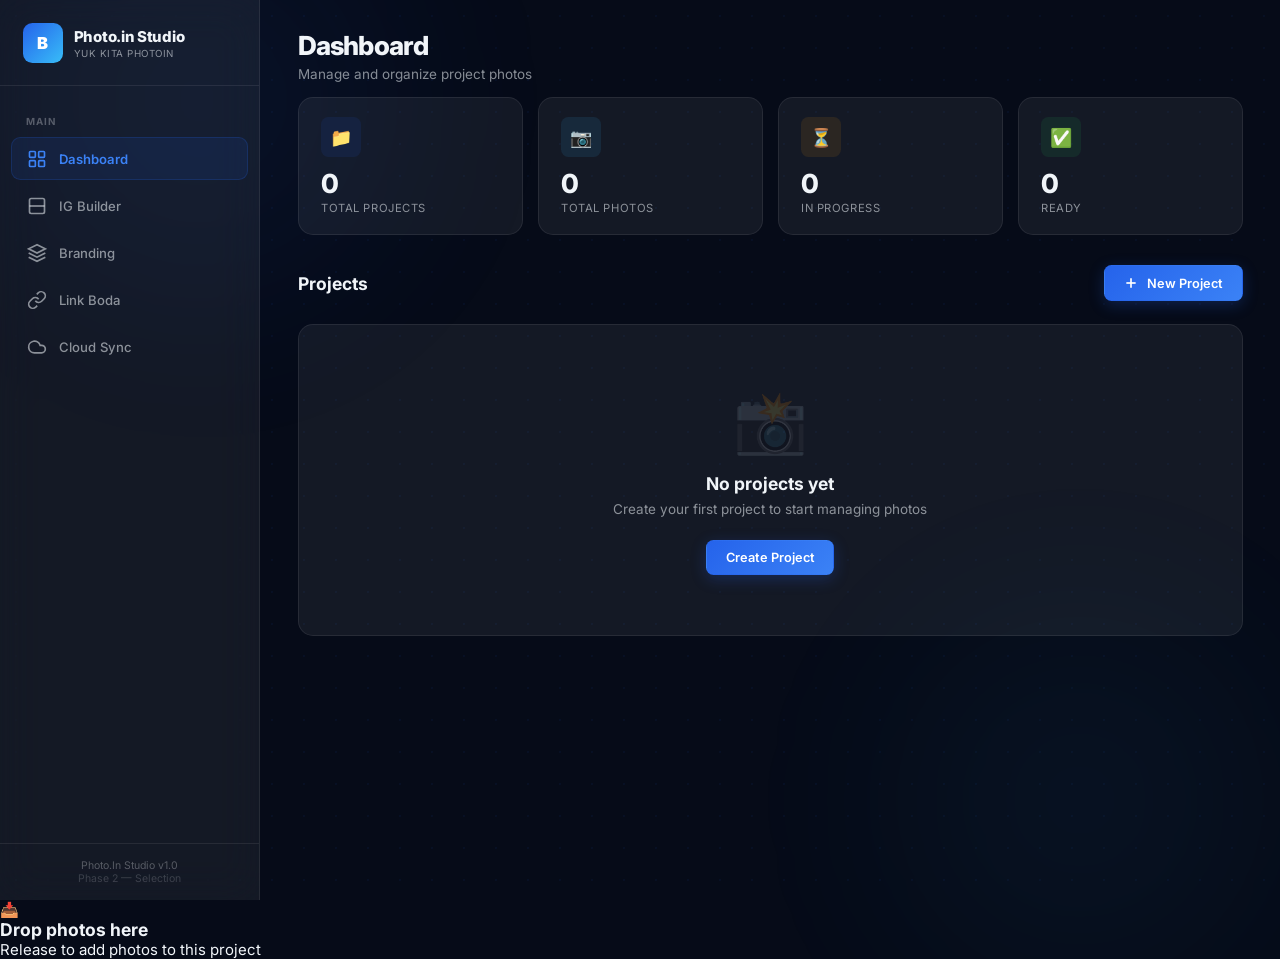
==== commit 0a3702d6: "Update index.html" ====
--- a/index.html
+++ b/index.html
@@ -5,8 +5,8 @@
     <meta charset="UTF-8">
     <meta name="viewport" content="width=device-width, initial-scale=1.0">
     <meta name="description"
-        content="BODA STUDIO AI — From Shoot to Post, In One Flow. Smart photo management & IG content builder.">
-    <title>BODA STUDIO AI</title>
+        content="PHOTO.IN — Yuk Kita Photoin">
+    <title>Photo.In Studio</title>
     <link rel="stylesheet" href="styles.css">
     <link rel="manifest" href="manifest.json">
     <meta name="theme-color" content="#0A0F1C">
@@ -45,8 +45,8 @@
             <div class="sidebar-brand">
                 <div class="logo-icon">B</div>
                 <div class="brand-text">
-                    <h1>BODA STUDIO</h1>
-                    <p>From Shoot to Post</p>
+                    <h1>Photo.in Studio</h1>
+                    <p>Yuk Kita Photoin</p>
                 </div>
             </div>
 
@@ -106,7 +106,7 @@
 
             <div style="padding:1rem;border-top:1px solid var(--border-glass);">
                 <div style="font-size:0.7rem;color:var(--text-muted);text-align:center;">
-                    BODA STUDIO AI v2.0<br>
+                    Photo.In Studio v1.0<br>
                     <span style="opacity:0.6;">Phase 2 — Selection</span>
                 </div>
             </div>
--- a/styles.css
+++ b/styles.css
@@ -1274,10 +1274,10 @@
   object-fit: contain;
 }
 
-.lightbox .close-lb {
+.lightbox .close-lb,
+.lightbox .download-lb {
   position: absolute;
   top: 1.5rem;
-  right: 1.5rem;
   width: 40px;
   height: 40px;
   border-radius: 50%;
@@ -1289,6 +1289,71 @@
   display: flex;
   align-items: center;
   justify-content: center;
+  z-index: 1510;
+  transition: all var(--transition);
+}
+
+.lightbox .close-lb { right: 1.5rem; }
+.lightbox .download-lb { right: 4.5rem; }
+
+.lightbox .close-lb:hover,
+.lightbox .download-lb:hover {
+  background: rgba(255, 255, 255, 0.3);
+  transform: scale(1.1);
+}
+
+.lightbox .lb-nav {
+  position: absolute;
+  top: 50%;
+  transform: translateY(-50%);
+  width: 50px;
+  height: 50px;
+  background: rgba(255, 255, 255, 0.1);
+  border-radius: 50%;
+  color: #fff;
+  font-size: 2rem;
+  display: flex;
+  align-items: center;
+  justify-content: center;
+  cursor: pointer;
+  z-index: 1510;
+  transition: all var(--transition);
+  user-select: none;
+}
+
+.lightbox .lb-nav:hover {
+  background: rgba(255, 255, 255, 0.3);
+  transform: translateY(-50%) scale(1.1);
+}
+
+.lightbox .lb-prev { left: 1.5rem; }
+.lightbox .lb-next { right: 1.5rem; }
+
+.histogram-container {
+  position: absolute;
+  bottom: 1.5rem;
+  right: 1.5rem;
+  background: rgba(0, 0, 0, 0.6);
+  backdrop-filter: blur(10px);
+  border: 1px solid rgba(255, 255, 255, 0.1);
+  border-radius: var(--radius-sm);
+  padding: 0.75rem;
+  z-index: 1510;
+}
+
+.histogram-title {
+  font-size: 0.65rem;
+  color: rgba(255, 255, 255, 0.7);
+  text-transform: uppercase;
+  letter-spacing: 1px;
+  margin-bottom: 0.5rem;
+  font-weight: 700;
+}
+
+#histogram-canvas {
+  width: 256px;
+  height: 100px;
+  display: block;
 }
 
 /* ══════════════════════════════════════
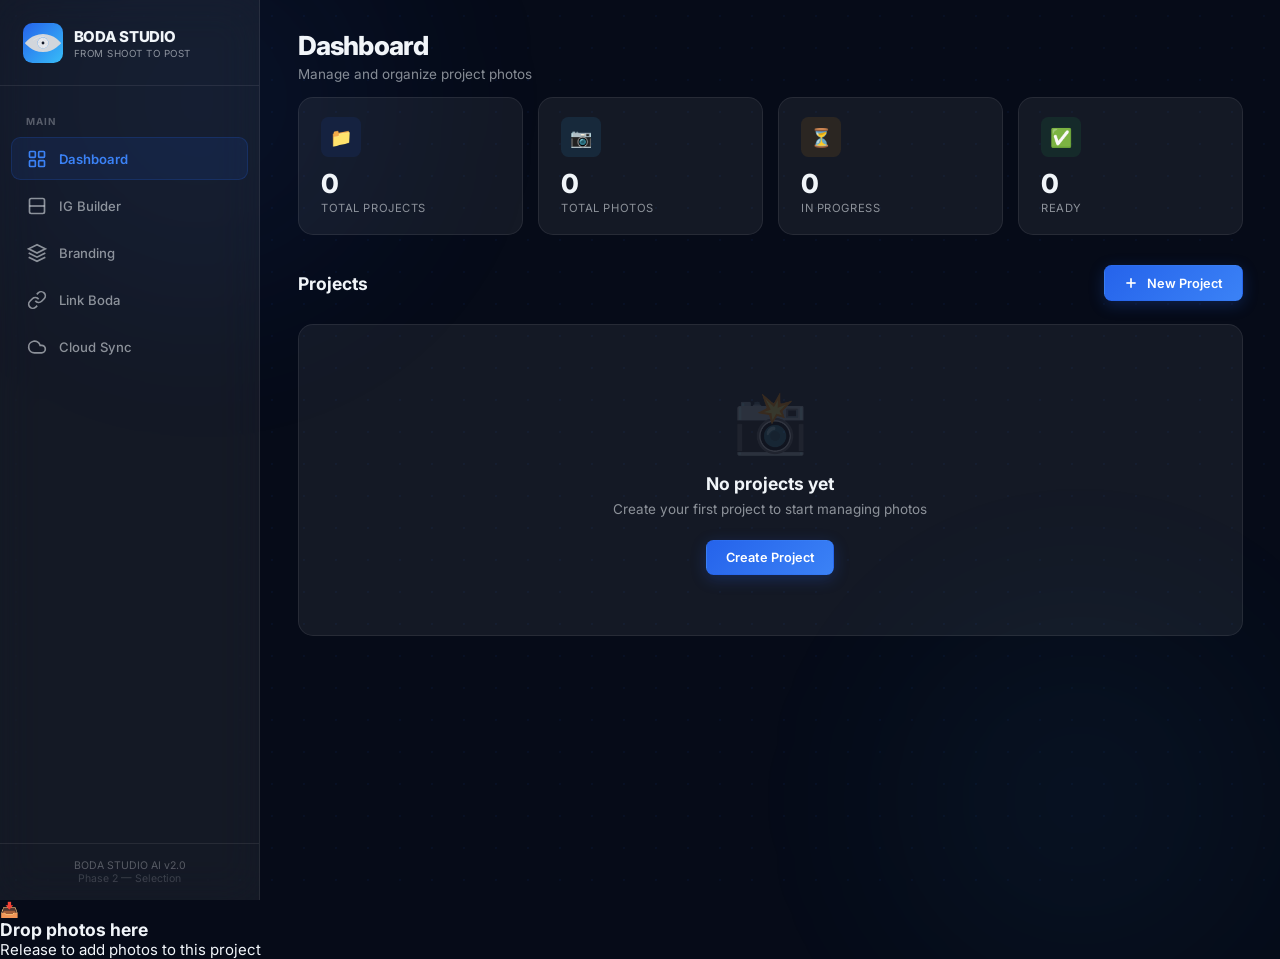
==== commit 59330c09: "Update index.html" ====
--- a/index.html
+++ b/index.html
@@ -5,8 +5,8 @@
     <meta charset="UTF-8">
     <meta name="viewport" content="width=device-width, initial-scale=1.0">
     <meta name="description"
-        content="PHOTO.IN — Yuk Kita Photoin">
-    <title>Photo.In Studio</title>
+        content="BODA STUDIO AI — From Shoot to Post, In One Flow. Smart photo management & IG content builder.">
+    <title>BODA STUDIO AI</title>
     <link rel="stylesheet" href="styles.css">
     <link rel="manifest" href="manifest.json">
     <meta name="theme-color" content="#0A0F1C">
@@ -43,10 +43,10 @@
         <!-- ──── Sidebar ──── -->
         <aside class="sidebar" id="sidebar">
             <div class="sidebar-brand">
-                <div class="logo-icon">B</div>
+                <img src="icon.svg" class="logo-icon" alt="Boda AI Logo">
                 <div class="brand-text">
-                    <h1>Photo.in Studio</h1>
-                    <p>Yuk Kita Photoin</p>
+                    <h1>BODA STUDIO</h1>
+                    <p>From Shoot to Post</p>
                 </div>
             </div>
 
@@ -106,7 +106,7 @@
 
             <div style="padding:1rem;border-top:1px solid var(--border-glass);">
                 <div style="font-size:0.7rem;color:var(--text-muted);text-align:center;">
-                    Photo.In Studio v1.0<br>
+                    BODA STUDIO AI v2.0<br>
                     <span style="opacity:0.6;">Phase 2 — Selection</span>
                 </div>
             </div>
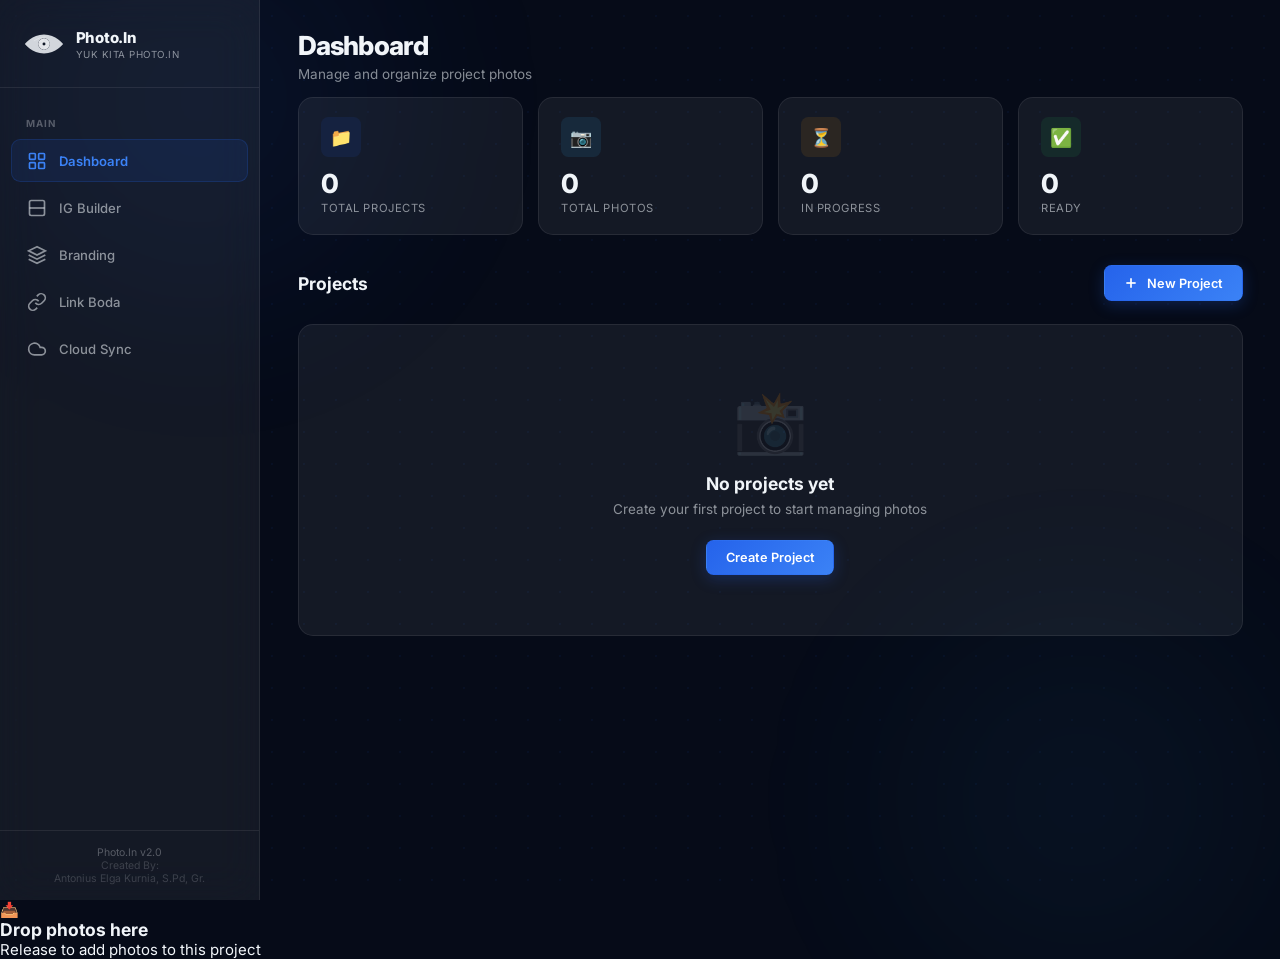
==== commit 698b34cb: "Update index.html" ====
--- a/index.html
+++ b/index.html
@@ -5,8 +5,8 @@
     <meta charset="UTF-8">
     <meta name="viewport" content="width=device-width, initial-scale=1.0">
     <meta name="description"
-        content="BODA STUDIO AI — From Shoot to Post, In One Flow. Smart photo management & IG content builder.">
-    <title>BODA STUDIO AI</title>
+        content="Photo.In — Yuk Kita Photo.In. Smart photo management & IG content builder.">
+    <title>Photo.In</title>
     <link rel="stylesheet" href="styles.css">
     <link rel="manifest" href="manifest.json">
     <meta name="theme-color" content="#0A0F1C">
@@ -43,10 +43,10 @@
         <!-- ──── Sidebar ──── -->
         <aside class="sidebar" id="sidebar">
             <div class="sidebar-brand">
-                <img src="icon.svg" class="logo-icon" alt="Boda AI Logo">
+                <img src="icon.svg" class="logo-icon" alt="Photo.In Logo">
                 <div class="brand-text">
-                    <h1>BODA STUDIO</h1>
-                    <p>From Shoot to Post</p>
+                    <h1>Photo.In</h1>
+                    <p>Yuk Kita Photo.In</p>
                 </div>
             </div>
 
@@ -106,8 +106,8 @@
 
             <div style="padding:1rem;border-top:1px solid var(--border-glass);">
                 <div style="font-size:0.7rem;color:var(--text-muted);text-align:center;">
-                    BODA STUDIO AI v2.0<br>
-                    <span style="opacity:0.6;">Phase 2 — Selection</span>
+                    Photo.In v2.0<br>
+                    <span style="opacity:0.6;">Created By:<br>Antonius Elga Kurnia, S.Pd, Gr.</span>
                 </div>
             </div>
         </aside>
--- a/styles.css
+++ b/styles.css
@@ -133,17 +133,12 @@
 }
 
 .sidebar-brand .logo-icon {
-  width: 40px;
-  height: 40px;
+  width: 42px;
+  height: 42px;
   border-radius: var(--radius-sm);
-  background: linear-gradient(135deg, var(--primary), var(--accent));
-  display: flex;
-  align-items: center;
-  justify-content: center;
-  font-weight: 900;
-  font-size: 1.1rem;
-  color: #fff;
+  background: transparent;
   flex-shrink: 0;
+  object-fit: contain;
 }
 
 .sidebar-brand .brand-text h1 {
